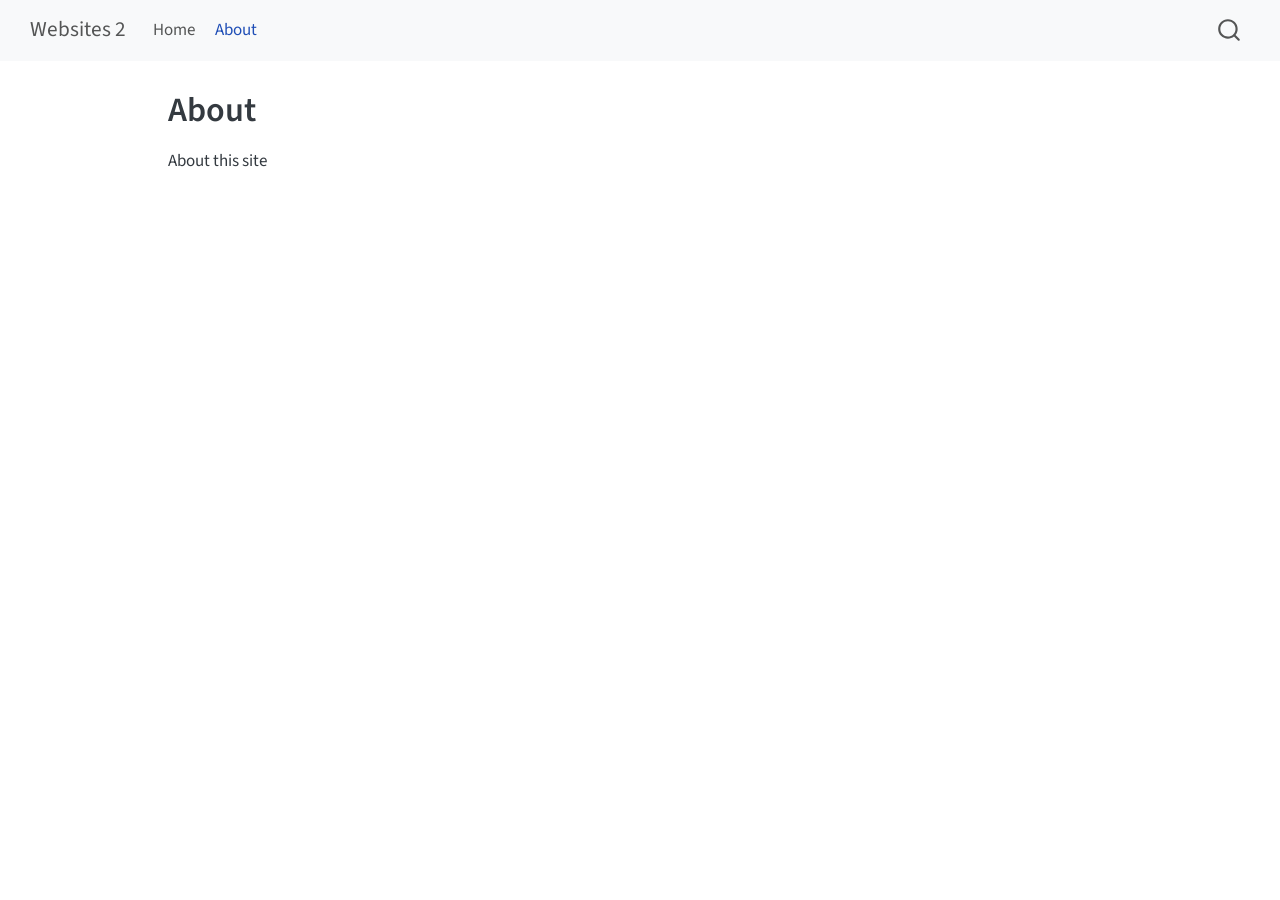
==== about.html @ 10a6919c "Built site for gh-pages" ====
<!DOCTYPE html>
<html xmlns="http://www.w3.org/1999/xhtml" lang="en" xml:lang="en"><head>

<meta charset="utf-8">
<meta name="generator" content="quarto-1.10.19">

<meta name="viewport" content="width=device-width, initial-scale=1.0, user-scalable=yes">


<title>About – Websites 2</title>
<style>
/* Default styles provided by pandoc.
** See https://pandoc.org/MANUAL.html#variables-for-html for config info.
*/
span.smallcaps{font-variant: small-caps;}
div.columns{display: flex; gap: 1.5em;}
div.column{flex: auto;}
@media screen {
div.columns{gap: min(4vw, 1.5em);}
div.column{overflow-x: auto;}
}
div.hanging-indent{margin-left: 1.5em; text-indent: -1.5em;}
ul.task-list{list-style: none;}
ul.task-list li input[type="checkbox"] {
  width: 0.8em;
  margin: 0 0.8em 0.2em -1em; /* quarto-specific, see https://github.com/quarto-dev/quarto-cli/issues/4556 */ 
  vertical-align: middle;
}
</style>


<script src="site_libs/quarto-nav/quarto-nav.js"></script>
<script src="site_libs/quarto-nav/headroom.min.js"></script>
<script src="site_libs/clipboard/clipboard.min.js"></script>
<script src="site_libs/quarto-search/autocomplete.umd.js"></script>
<script src="site_libs/quarto-search/fuse.min.js"></script>
<script src="site_libs/quarto-search/quarto-search.js"></script>
<meta name="quarto:offset" content="./">
<script src="site_libs/quarto-html/quarto.js" type="module"></script>
<script src="site_libs/quarto-html/tabsets/tabsets.js" type="module"></script>
<script src="site_libs/quarto-html/popper.min.js"></script>
<script src="site_libs/quarto-html/tippy.umd.min.js"></script>
<script src="site_libs/quarto-html/anchor.min.js"></script>
<link href="site_libs/quarto-html/tippy.css" rel="stylesheet">
<link href="site_libs/quarto-html/quarto-syntax-highlighting-bf27225e3a48a9273f3daa8f8e829971.css" rel="stylesheet" id="quarto-text-highlighting-styles">
<script src="site_libs/bootstrap/bootstrap.min.js"></script>
<link href="site_libs/bootstrap/bootstrap-icons.css" rel="stylesheet">
<link href="site_libs/bootstrap/bootstrap-22ddd0bc8811bb05b22c9f1af5ad3da3.min.css" rel="stylesheet" append-hash="true" id="quarto-bootstrap" data-mode="light">
<script id="quarto-search-options" type="application/json">{
  "location": "navbar",
  "copy-button": false,
  "collapse-after": 3,
  "panel-placement": "end",
  "type": "overlay",
  "limit": 50,
  "keyboard-shortcut": [
    "f",
    "/",
    "s"
  ],
  "show-item-context": false,
  "language": {
    "search-no-results-text": "No results",
    "search-matching-documents-text": "matching documents",
    "search-copy-link-title": "Copy link to search",
    "search-hide-matches-text": "Hide additional matches",
    "search-more-match-text": "more match in this document",
    "search-more-matches-text": "more matches in this document",
    "search-clear-button-title": "Clear",
    "search-text-placeholder": "",
    "search-detached-cancel-button-title": "Cancel",
    "search-submit-button-title": "Submit",
    "search-label": "Search"
  }
}</script>


<link rel="stylesheet" href="styles.css">
</head>

<body class="nav-fixed quarto-light">

<div id="quarto-search-results"></div>
  <header id="quarto-header" class="headroom fixed-top">
    <nav class="navbar navbar-expand-lg " data-bs-theme="dark">
      <div class="navbar-container container-fluid">
      <div class="navbar-brand-container mx-auto">
    <a class="navbar-brand" href="./index.html">
    <span class="navbar-title">Websites 2</span>
    </a>
  </div>
            <div id="quarto-search" class="" title="Search"></div>
          <button class="navbar-toggler" type="button" data-bs-toggle="collapse" data-bs-target="#navbarCollapse" aria-controls="navbarCollapse" role="menu" aria-expanded="false" aria-label="Toggle navigation" onclick="if (window.quartoToggleHeadroom) { window.quartoToggleHeadroom(); }">
  <span class="navbar-toggler-icon"></span>
</button>
          <div class="collapse navbar-collapse" id="navbarCollapse">
            <ul class="navbar-nav navbar-nav-scroll me-auto">
  <li class="nav-item">
    <a class="nav-link" href="./index.html"> 
<span class="menu-text">Home</span></a>
  </li>  
  <li class="nav-item">
    <a class="nav-link active" href="./about.html" aria-current="page"> 
<span class="menu-text">About</span></a>
  </li>  
</ul>
          </div> <!-- /navcollapse -->
            <div class="quarto-navbar-tools">
</div>
      </div> <!-- /container-fluid -->
    </nav>
</header>
<!-- content -->
<div id="quarto-content" class="quarto-container page-columns page-rows-contents page-layout-article page-navbar">
<!-- sidebar -->
<!-- margin-sidebar -->
    <div id="quarto-margin-sidebar" class="sidebar margin-sidebar zindex-bottom">
        
    </div>
<!-- main -->
<main class="content" id="quarto-document-content">

<header id="title-block-header" class="quarto-title-block default">
<div class="quarto-title">
<h1 class="title">About</h1>
</div>



<div class="quarto-title-meta">

    
  
    
  </div>
  


</header>


<p>About this site</p>



</main> <!-- /main -->
<script id="quarto-html-after-body" type="application/javascript">
  window.document.addEventListener("DOMContentLoaded", function (event) {
    const icon = "";
    const anchorJS = new window.AnchorJS();
    anchorJS.options = {
      placement: 'right',
      icon: icon
    };
    anchorJS.add('.anchored');
    const isCodeAnnotation = (el) => {
      for (const clz of el.classList) {
        if (clz.startsWith('code-annotation-')) {                     
          return true;
        }
      }
      return false;
    }
    const onCopySuccess = function(e) {
      // button target
      const button = e.trigger;
      // don't keep focus
      button.blur();
      // flash "checked"
      button.classList.add('code-copy-button-checked');
      var currentTitle = button.getAttribute("title");
      button.setAttribute("title", "Copied!");
      let tooltip;
      if (window.bootstrap) {
        button.setAttribute("data-bs-toggle", "tooltip");
        button.setAttribute("data-bs-placement", "left");
        button.setAttribute("data-bs-title", "Copied!");
        tooltip = new bootstrap.Tooltip(button, 
          { trigger: "manual", 
            customClass: "code-copy-button-tooltip",
            offset: [0, -8]});
        tooltip.show();    
      }
      setTimeout(function() {
        if (tooltip) {
          tooltip.hide();
          button.removeAttribute("data-bs-title");
          button.removeAttribute("data-bs-toggle");
          button.removeAttribute("data-bs-placement");
        }
        button.setAttribute("title", currentTitle);
        button.classList.remove('code-copy-button-checked');
      }, 1000);
      // clear code selection
      e.clearSelection();
    }
    const getTextToCopy = function(trigger) {
      const outerScaffold = trigger.parentElement.cloneNode(true);
      const codeEl = outerScaffold.querySelector('code');
      for (const childEl of codeEl.children) {
        if (isCodeAnnotation(childEl)) {
          childEl.remove();
        }
      }
      return codeEl.innerText;
    }
    const clipboard = new window.ClipboardJS('.code-copy-button:not([data-in-quarto-modal])', {
      text: getTextToCopy
    });
    clipboard.on('success', onCopySuccess);
    if (window.document.getElementById('quarto-embedded-source-code-modal')) {
      const clipboardModal = new window.ClipboardJS('.code-copy-button[data-in-quarto-modal]', {
        text: getTextToCopy,
        container: window.document.getElementById('quarto-embedded-source-code-modal')
      });
      clipboardModal.on('success', onCopySuccess);
    }
      var localhostRegex = new RegExp(/^(?:http|https):\/\/localhost\:?[0-9]*\//);
      var mailtoRegex = new RegExp(/^mailto:/);
        var filterRegex = new RegExp('/' + window.location.host + '/');
      var isInternal = (href) => {
          return filterRegex.test(href) || localhostRegex.test(href) || mailtoRegex.test(href);
      }
      // Inspect non-navigation links and adorn them if external
     var links = window.document.querySelectorAll('a[href]:not(.nav-link):not(.navbar-brand):not(.toc-action):not(.sidebar-link):not(.sidebar-item-toggle):not(.pagination-link):not(.no-external):not([aria-hidden]):not(.dropdown-item):not(.quarto-navigation-tool):not(.about-link)');
      for (var i=0; i<links.length; i++) {
        const link = links[i];
        if (!isInternal(link.href)) {
          // undo the damage that might have been done by quarto-nav.js in the case of
          // links that we want to consider external
          if (link.dataset.originalHref !== undefined) {
            link.href = link.dataset.originalHref;
          }
        }
      }
    function tippyHover(el, contentFn, onTriggerFn, onUntriggerFn) {
      const config = {
        allowHTML: true,
        maxWidth: 500,
        delay: 100,
        arrow: false,
        appendTo: function(el) {
            return el.parentElement;
        },
        interactive: true,
        interactiveBorder: 10,
        theme: 'quarto',
        placement: 'bottom-start',
      };
      if (contentFn) {
        config.content = contentFn;
      }
      if (onTriggerFn) {
        config.onTrigger = onTriggerFn;
      }
      if (onUntriggerFn) {
        config.onUntrigger = onUntriggerFn;
      }
      window.tippy(el, config); 
    }
    const noterefs = window.document.querySelectorAll('a[role="doc-noteref"]');
    for (var i=0; i<noterefs.length; i++) {
      const ref = noterefs[i];
      tippyHover(ref, function() {
        // use id or data attribute instead here
        let href = ref.getAttribute('data-footnote-href') || ref.getAttribute('href');
        try { href = new URL(href).hash; } catch {}
        const id = href.replace(/^#\/?/, "");
        const note = window.document.getElementById(id);
        if (note) {
          return note.innerHTML;
        } else {
          return "";
        }
      });
    }
    const xrefs = window.document.querySelectorAll('a.quarto-xref');
    const processXRef = (id, note) => {
      // Strip column container classes
      const stripColumnClz = (el) => {
        el.classList.remove("page-full", "page-columns");
        if (el.children) {
          for (const child of el.children) {
            stripColumnClz(child);
          }
        }
      }
      stripColumnClz(note)
      if (id === null || id.startsWith('sec-')) {
        // Special case sections, only their first couple elements
        const container = document.createElement("div");
        if (note.children && note.children.length > 2) {
          container.appendChild(note.children[0].cloneNode(true));
          for (let i = 1; i < note.children.length; i++) {
            const child = note.children[i];
            if (child.tagName === "P" && child.innerText === "") {
              continue;
            } else {
              container.appendChild(child.cloneNode(true));
              break;
            }
          }
          if (window.Quarto?.typesetMath) {
            window.Quarto.typesetMath(container);
          }
          return container.innerHTML
        } else {
          if (window.Quarto?.typesetMath) {
            window.Quarto.typesetMath(note);
          }
          return note.innerHTML;
        }
      } else {
        // Remove any anchor links if they are present
        const anchorLink = note.querySelector('a.anchorjs-link');
        if (anchorLink) {
          anchorLink.remove();
        }
        if (window.Quarto?.typesetMath) {
          window.Quarto.typesetMath(note);
        }
        if (note.classList.contains("callout")) {
          return note.outerHTML;
        } else {
          return note.innerHTML;
        }
      }
    }
    for (var i=0; i<xrefs.length; i++) {
      const xref = xrefs[i];
      tippyHover(xref, undefined, function(instance) {
        instance.disable();
        let url = xref.getAttribute('href');
        let hash = undefined; 
        if (url.startsWith('#')) {
          hash = url;
        } else {
          try { hash = new URL(url).hash; } catch {}
        }
        if (hash) {
          const id = hash.replace(/^#\/?/, "");
          const note = window.document.getElementById(id);
          if (note !== null) {
            try {
              const html = processXRef(id, note.cloneNode(true));
              instance.setContent(html);
            } finally {
              instance.enable();
              instance.show();
            }
          } else {
            // See if we can fetch this
            fetch(url.split('#')[0])
            .then(res => res.text())
            .then(html => {
              const parser = new DOMParser();
              const htmlDoc = parser.parseFromString(html, "text/html");
              const note = htmlDoc.getElementById(id);
              if (note !== null) {
                const html = processXRef(id, note);
                instance.setContent(html);
              } 
            }).finally(() => {
              instance.enable();
              instance.show();
            });
          }
        } else {
          // See if we can fetch a full url (with no hash to target)
          // This is a special case and we should probably do some content thinning / targeting
          fetch(url)
          .then(res => res.text())
          .then(html => {
            const parser = new DOMParser();
            const htmlDoc = parser.parseFromString(html, "text/html");
            const note = htmlDoc.querySelector('main.content');
            if (note !== null) {
              // This should only happen for chapter cross references
              // (since there is no id in the URL)
              // remove the first header
              if (note.children.length > 0 && note.children[0].tagName === "HEADER") {
                note.children[0].remove();
              }
              const html = processXRef(null, note);
              instance.setContent(html);
            } 
          }).finally(() => {
            instance.enable();
            instance.show();
          });
        }
      }, function(instance) {
      });
    }
        let selectedAnnoteEl;
        const selectorForAnnotation = ( cell, annotation) => {
          let cellAttr = 'data-code-cell="' + cell + '"';
          let lineAttr = 'data-code-annotation="' +  annotation + '"';
          const selector = 'span[' + cellAttr + '][' + lineAttr + ']';
          return selector;
        }
        const selectCodeLines = (annoteEl) => {
          const doc = window.document;
          const targetCell = annoteEl.getAttribute("data-target-cell");
          const targetAnnotation = annoteEl.getAttribute("data-target-annotation");
          const annoteSpan = window.document.querySelector(selectorForAnnotation(targetCell, targetAnnotation));
          const lines = annoteSpan.getAttribute("data-code-lines").split(",");
          const lineIds = lines.map((line) => {
            return targetCell + "-" + line;
          })
          let top = null;
          let height = null;
          let parent = null;
          if (lineIds.length > 0) {
              //compute the position of the single el (top and bottom and make a div)
              const el = window.document.getElementById(lineIds[0]);
              top = el.offsetTop;
              height = el.offsetHeight;
              parent = el.parentElement.parentElement;
            if (lineIds.length > 1) {
              const lastEl = window.document.getElementById(lineIds[lineIds.length - 1]);
              const bottom = lastEl.offsetTop + lastEl.offsetHeight;
              height = bottom - top;
            }
            if (top !== null && height !== null && parent !== null) {
              // cook up a div (if necessary) and position it 
              let div = window.document.getElementById("code-annotation-line-highlight");
              if (div === null) {
                div = window.document.createElement("div");
                div.setAttribute("id", "code-annotation-line-highlight");
                div.style.position = 'absolute';
                parent.appendChild(div);
              }
              div.style.top = top - 2 + "px";
              div.style.height = height + 4 + "px";
              div.style.left = 0;
              let gutterDiv = window.document.getElementById("code-annotation-line-highlight-gutter");
              if (gutterDiv === null) {
                gutterDiv = window.document.createElement("div");
                gutterDiv.setAttribute("id", "code-annotation-line-highlight-gutter");
                gutterDiv.style.position = 'absolute';
                const codeCell = window.document.getElementById(targetCell);
                const gutter = codeCell.querySelector('.code-annotation-gutter');
                gutter.appendChild(gutterDiv);
              }
              gutterDiv.style.top = top - 2 + "px";
              gutterDiv.style.height = height + 4 + "px";
            }
            selectedAnnoteEl = annoteEl;
          }
        };
        const unselectCodeLines = () => {
          const elementsIds = ["code-annotation-line-highlight", "code-annotation-line-highlight-gutter"];
          elementsIds.forEach((elId) => {
            const div = window.document.getElementById(elId);
            if (div) {
              div.remove();
            }
          });
          selectedAnnoteEl = undefined;
        };
          // Handle positioning of the toggle
      window.addEventListener(
        "resize",
        throttle(() => {
          elRect = undefined;
          if (selectedAnnoteEl) {
            selectCodeLines(selectedAnnoteEl);
          }
        }, 10)
      );
      function throttle(fn, ms) {
      let throttle = false;
      let timer;
        return (...args) => {
          if(!throttle) { // first call gets through
              fn.apply(this, args);
              throttle = true;
          } else { // all the others get throttled
              if(timer) clearTimeout(timer); // cancel #2
              timer = setTimeout(() => {
                fn.apply(this, args);
                timer = throttle = false;
              }, ms);
          }
        };
      }
        // Attach click handler to the DT
        const annoteDls = window.document.querySelectorAll('dt[data-target-cell]');
        for (const annoteDlNode of annoteDls) {
          annoteDlNode.addEventListener('click', (event) => {
            const clickedEl = event.target;
            if (clickedEl !== selectedAnnoteEl) {
              unselectCodeLines();
              const activeEl = window.document.querySelector('dt[data-target-cell].code-annotation-active');
              if (activeEl) {
                activeEl.classList.remove('code-annotation-active');
              }
              selectCodeLines(clickedEl);
              clickedEl.classList.add('code-annotation-active');
            } else {
              // Unselect the line
              unselectCodeLines();
              clickedEl.classList.remove('code-annotation-active');
            }
          });
        }
    const findCites = (el) => {
      const parentEl = el.parentElement;
      if (parentEl) {
        const cites = parentEl.dataset.cites;
        if (cites) {
          return {
            el,
            cites: cites.split(' ')
          };
        } else {
          return findCites(el.parentElement)
        }
      } else {
        return undefined;
      }
    };
    var bibliorefs = window.document.querySelectorAll('a[role="doc-biblioref"]');
    for (var i=0; i<bibliorefs.length; i++) {
      const ref = bibliorefs[i];
      const citeInfo = findCites(ref);
      if (citeInfo) {
        tippyHover(citeInfo.el, function() {
          var popup = window.document.createElement('div');
          citeInfo.cites.forEach(function(cite) {
            var citeDiv = window.document.createElement('div');
            citeDiv.classList.add('hanging-indent');
            citeDiv.classList.add('csl-entry');
            var biblioDiv = window.document.getElementById('ref-' + cite);
            if (biblioDiv) {
              citeDiv.innerHTML = biblioDiv.innerHTML;
            }
            popup.appendChild(citeDiv);
          });
          return popup.innerHTML;
        });
      }
    }
  });
  </script>
</div> <!-- /content -->




</body></html>
---- site_libs/quarto-html/tippy.css ----
.tippy-box[data-animation=fade][data-state=hidden]{opacity:0}[data-tippy-root]{max-width:calc(100vw - 10px)}.tippy-box{position:relative;background-color:#333;color:#fff;border-radius:4px;font-size:14px;line-height:1.4;white-space:normal;outline:0;transition-property:transform,visibility,opacity}.tippy-box[data-placement^=top]>.tippy-arrow{bottom:0}.tippy-box[data-placement^=top]>.tippy-arrow:before{bottom:-7px;left:0;border-width:8px 8px 0;border-top-color:initial;transform-origin:center top}.tippy-box[data-placement^=bottom]>.tippy-arrow{top:0}.tippy-box[data-placement^=bottom]>.tippy-arrow:before{top:-7px;left:0;border-width:0 8px 8px;border-bottom-color:initial;transform-origin:center bottom}.tippy-box[data-placement^=left]>.tippy-arrow{right:0}.tippy-box[data-placement^=left]>.tippy-arrow:before{border-width:8px 0 8px 8px;border-left-color:initial;right:-7px;transform-origin:center left}.tippy-box[data-placement^=right]>.tippy-arrow{left:0}.tippy-box[data-placement^=right]>.tippy-arrow:before{left:-7px;border-width:8px 8px 8px 0;border-right-color:initial;transform-origin:center right}.tippy-box[data-inertia][data-state=visible]{transition-timing-function:cubic-bezier(.54,1.5,.38,1.11)}.tippy-arrow{width:16px;height:16px;color:#333}.tippy-arrow:before{content:"";position:absolute;border-color:transparent;border-style:solid}.tippy-content{position:relative;padding:5px 9px;z-index:1}
---- site_libs/quarto-html/quarto-syntax-highlighting-bf27225e3a48a9273f3daa8f8e829971.css ----
/* quarto syntax highlight colors */
:root {
  --quarto-hl-ot-color: #003B4F;
  --quarto-hl-at-color: #657422;
  --quarto-hl-ss-color: #20794D;
  --quarto-hl-an-color: #5E5E5E;
  --quarto-hl-fu-color: #4758AB;
  --quarto-hl-st-color: #20794D;
  --quarto-hl-cf-color: #003B4F;
  --quarto-hl-op-color: #5E5E5E;
  --quarto-hl-er-color: #AD0000;
  --quarto-hl-bn-color: #AD0000;
  --quarto-hl-al-color: #AD0000;
  --quarto-hl-va-color: #111111;
  --quarto-hl-bu-color: inherit;
  --quarto-hl-ex-color: inherit;
  --quarto-hl-pp-color: #AD0000;
  --quarto-hl-in-color: #5E5E5E;
  --quarto-hl-vs-color: #20794D;
  --quarto-hl-wa-color: #5E5E5E;
  --quarto-hl-do-color: #5E5E5E;
  --quarto-hl-im-color: #00769E;
  --quarto-hl-ch-color: #20794D;
  --quarto-hl-dt-color: #AD0000;
  --quarto-hl-fl-color: #AD0000;
  --quarto-hl-co-color: #5E5E5E;
  --quarto-hl-cv-color: #5E5E5E;
  --quarto-hl-cn-color: #8f5902;
  --quarto-hl-sc-color: #5E5E5E;
  --quarto-hl-dv-color: #AD0000;
  --quarto-hl-kw-color: #003B4F;
}

/* other quarto variables */
:root {
  --quarto-font-monospace: SFMono-Regular, Menlo, Monaco, Consolas, "Liberation Mono", "Courier New", monospace;
}

/* syntax highlight based on Pandoc's rules */
pre > code.sourceCode > span {
  color: #003B4F;
}

code.sourceCode > span {
  color: #003B4F;
}

div.sourceCode,
div.sourceCode pre.sourceCode {
  color: #003B4F;
}

/* Normal */
code span {
  color: #003B4F;
}

/* Alert */
code span.al {
  color: #AD0000;
  font-style: inherit;
}

/* Annotation */
code span.an {
  color: #5E5E5E;
  font-style: inherit;
}

/* Attribute */
code span.at {
  color: #657422;
  font-style: inherit;
}

/* BaseN */
code span.bn {
  color: #AD0000;
  font-style: inherit;
}

/* BuiltIn */
code span.bu {
  font-style: inherit;
}

/* ControlFlow */
code span.cf {
  color: #003B4F;
  font-weight: bold;
  font-style: inherit;
}

/* Char */
code span.ch {
  color: #20794D;
  font-style: inherit;
}

/* Constant */
code span.cn {
  color: #8f5902;
  font-style: inherit;
}

/* Comment */
code span.co {
  color: #5E5E5E;
  font-style: inherit;
}

/* CommentVar */
code span.cv {
  color: #5E5E5E;
  font-style: italic;
}

/* Documentation */
code span.do {
  color: #5E5E5E;
  font-style: italic;
}

/* DataType */
code span.dt {
  color: #AD0000;
  font-style: inherit;
}

/* DecVal */
code span.dv {
  color: #AD0000;
  font-style: inherit;
}

/* Error */
code span.er {
  color: #AD0000;
  font-style: inherit;
}

/* Extension */
code span.ex {
  font-style: inherit;
}

/* Float */
code span.fl {
  color: #AD0000;
  font-style: inherit;
}

/* Function */
code span.fu {
  color: #4758AB;
  font-style: inherit;
}

/* Import */
code span.im {
  color: #00769E;
  font-style: inherit;
}

/* Information */
code span.in {
  color: #5E5E5E;
  font-style: inherit;
}

/* Keyword */
code span.kw {
  color: #003B4F;
  font-weight: bold;
  font-style: inherit;
}

/* Operator */
code span.op {
  color: #5E5E5E;
  font-style: inherit;
}

/* Other */
code span.ot {
  color: #003B4F;
  font-style: inherit;
}

/* Preprocessor */
code span.pp {
  color: #AD0000;
  font-style: inherit;
}

/* SpecialChar */
code span.sc {
  color: #5E5E5E;
  font-style: inherit;
}

/* SpecialString */
code span.ss {
  color: #20794D;
  font-style: inherit;
}

/* String */
code span.st {
  color: #20794D;
  font-style: inherit;
}

/* Variable */
code span.va {
  color: #111111;
  font-style: inherit;
}

/* VerbatimString */
code span.vs {
  color: #20794D;
  font-style: inherit;
}

/* Warning */
code span.wa {
  color: #5E5E5E;
  font-style: italic;
}

.prevent-inlining {
  content: "</";
}

/*# sourceMappingURL=8be38f48d34c45af72792cbd699585e7.css.map */
---- styles.css ----
/* css styles */
.billboard-page {
  max-width: 1080px;
  margin: 0 auto 1.5rem;
  padding: 0 clamp(0rem, 2vw, 1rem);
  font-family: system-ui, -apple-system, BlinkMacSystemFont, "Segoe UI", sans-serif;
}

.billboard-page .html-widget {
  width: 100% !important;
  height: clamp(340px, 52vw, 520px) !important;
  margin: 0 auto;
}

.billboard-legend {
  display: grid;
  grid-template-columns: repeat(2, minmax(0, 1fr));
  gap: 0.55rem 1.5rem;
  max-width: 620px;
  margin: 0.5rem auto 0;
  padding: 0.9rem 1rem;
  border-top: 1px solid #e5eaf0;
  color: #425466;
  font-size: 0.9rem;
}

.billboard-legend-item {
  display: flex;
  align-items: center;
  gap: 0.65rem;
  min-width: 0;
}

.billboard-legend-swatch {
  flex: 0 0 1.35rem;
  height: 3px;
  border-radius: 2px;
}

@media (max-width: 600px) {
  .billboard-page .html-widget {
    height: 390px !important;
  }

  .billboard-legend {
    grid-template-columns: 1fr;
    max-width: 340px;
    padding-inline: 0.25rem;
  }
}
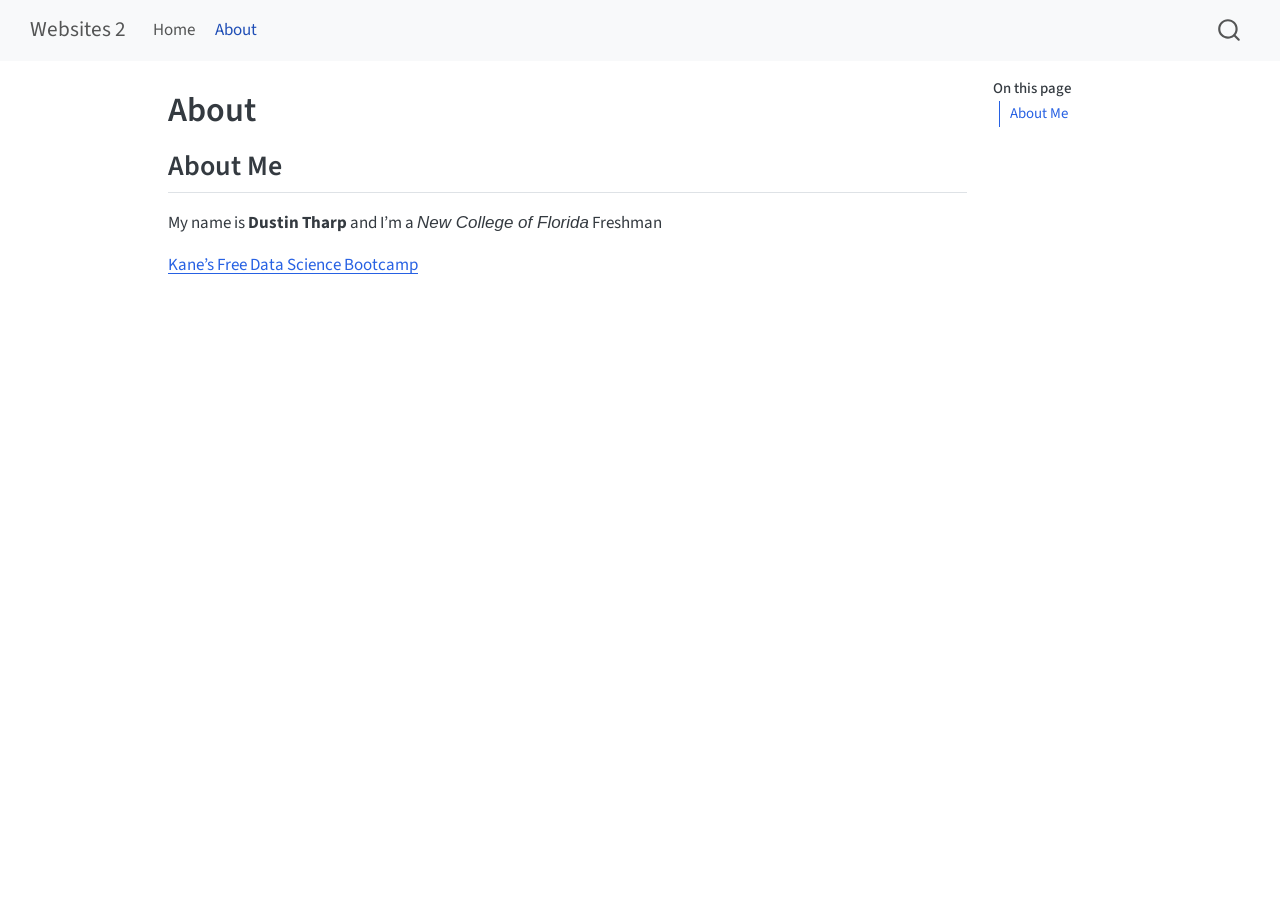
==== commit 8324231c: "Built site for gh-pages" ====
--- a/about.html
+++ b/about.html
@@ -114,8 +114,14 @@
 <div id="quarto-content" class="quarto-container page-columns page-rows-contents page-layout-article page-navbar">
 <!-- sidebar -->
 <!-- margin-sidebar -->
-    <div id="quarto-margin-sidebar" class="sidebar margin-sidebar zindex-bottom">
-        
+    <div id="quarto-margin-sidebar" class="sidebar margin-sidebar">
+        <nav id="TOC" role="doc-toc" class="toc-active">
+    <h2 id="toc-title">On this page</h2>
+   
+  <ul>
+  <li><a href="#about-me" id="toc-about-me" class="nav-link active" data-scroll-target="#about-me">About Me</a></li>
+  </ul>
+</nav>
     </div>
 <!-- main -->
 <main class="content" id="quarto-document-content">
@@ -139,9 +145,13 @@
 </header>
 
 
-<p>About this site</p>
-
-
+<section id="about-me" class="level2">
+<h2 class="anchored" data-anchor-id="about-me">About Me</h2>
+<p>My name is <strong>Dustin Tharp</strong> and I’m a <em>New College of Florida</em> Freshman</p>
+<p><a href="https://bootcamp.davidkane.info">Kane’s Free Data Science Bootcamp</a></p>
+
+
+</section>
 
 </main> <!-- /main -->
 <script id="quarto-html-after-body" type="application/javascript">
@@ -217,7 +227,7 @@
     }
       var localhostRegex = new RegExp(/^(?:http|https):\/\/localhost\:?[0-9]*\//);
       var mailtoRegex = new RegExp(/^mailto:/);
-        var filterRegex = new RegExp('/' + window.location.host + '/');
+        var filterRegex = new RegExp("https:\/\/dustintharp07-cmd\.github\.io\/websites-2\/");
       var isInternal = (href) => {
           return filterRegex.test(href) || localhostRegex.test(href) || mailtoRegex.test(href);
       }
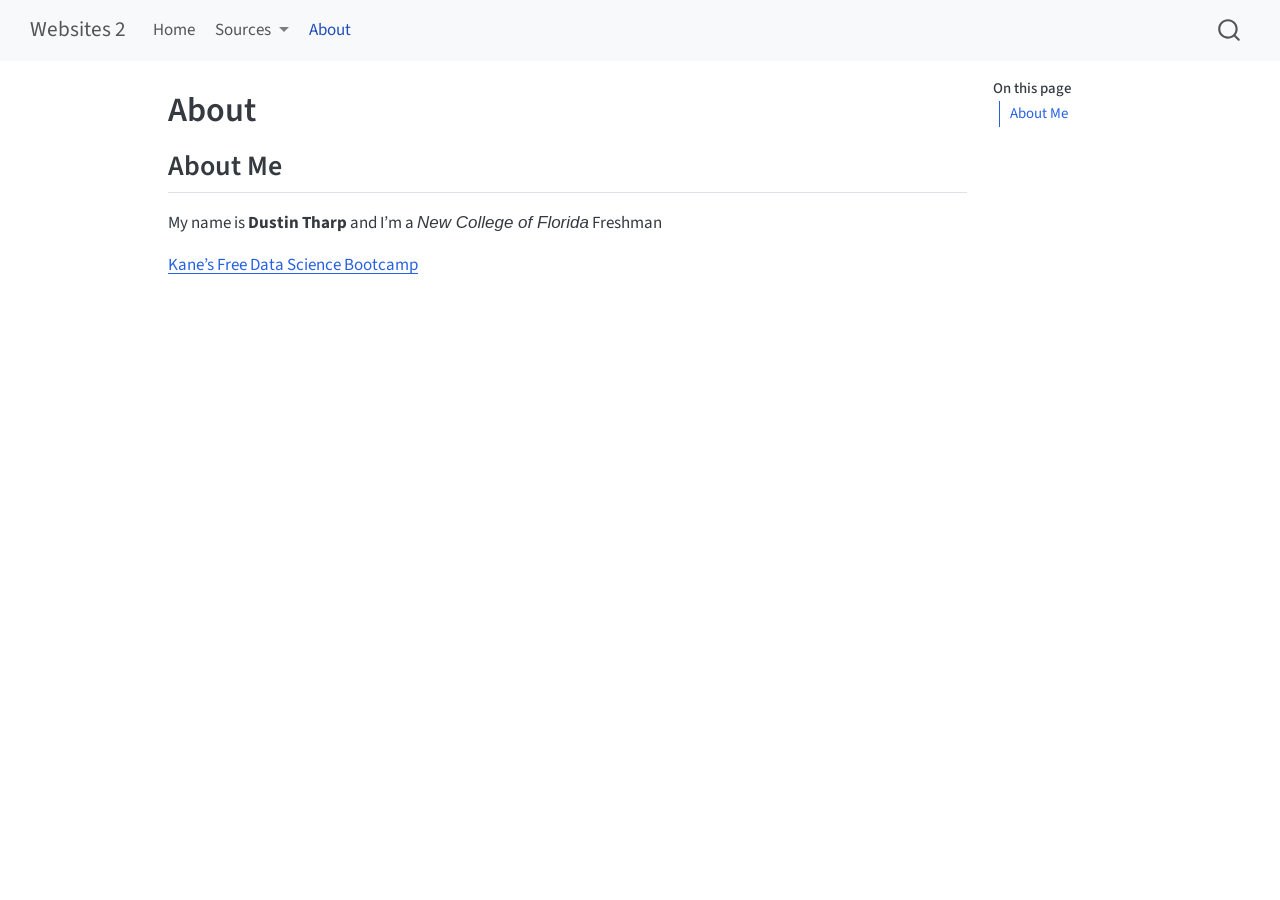
==== commit 727d153c: "Built site for gh-pages" ====
--- a/about.html
+++ b/about.html
@@ -99,6 +99,21 @@
     <a class="nav-link" href="./index.html"> 
 <span class="menu-text">Home</span></a>
   </li>  
+  <li class="nav-item dropdown ">
+    <a class="nav-link dropdown-toggle" href="#" id="nav-menu-sources" role="link" data-bs-toggle="dropdown" aria-expanded="false">
+ <span class="menu-text">Sources</span>
+    </a>
+    <ul class="dropdown-menu" aria-labelledby="nav-menu-sources">    
+        <li>
+    <a class="dropdown-item" href="./source-1.html">
+ <span class="dropdown-text">Source 1</span></a>
+  </li>  
+        <li>
+    <a class="dropdown-item" href="./source-2.html">
+ <span class="dropdown-text">Source 2</span></a>
+  </li>  
+    </ul>
+  </li>
   <li class="nav-item">
     <a class="nav-link active" href="./about.html" aria-current="page"> 
 <span class="menu-text">About</span></a>
